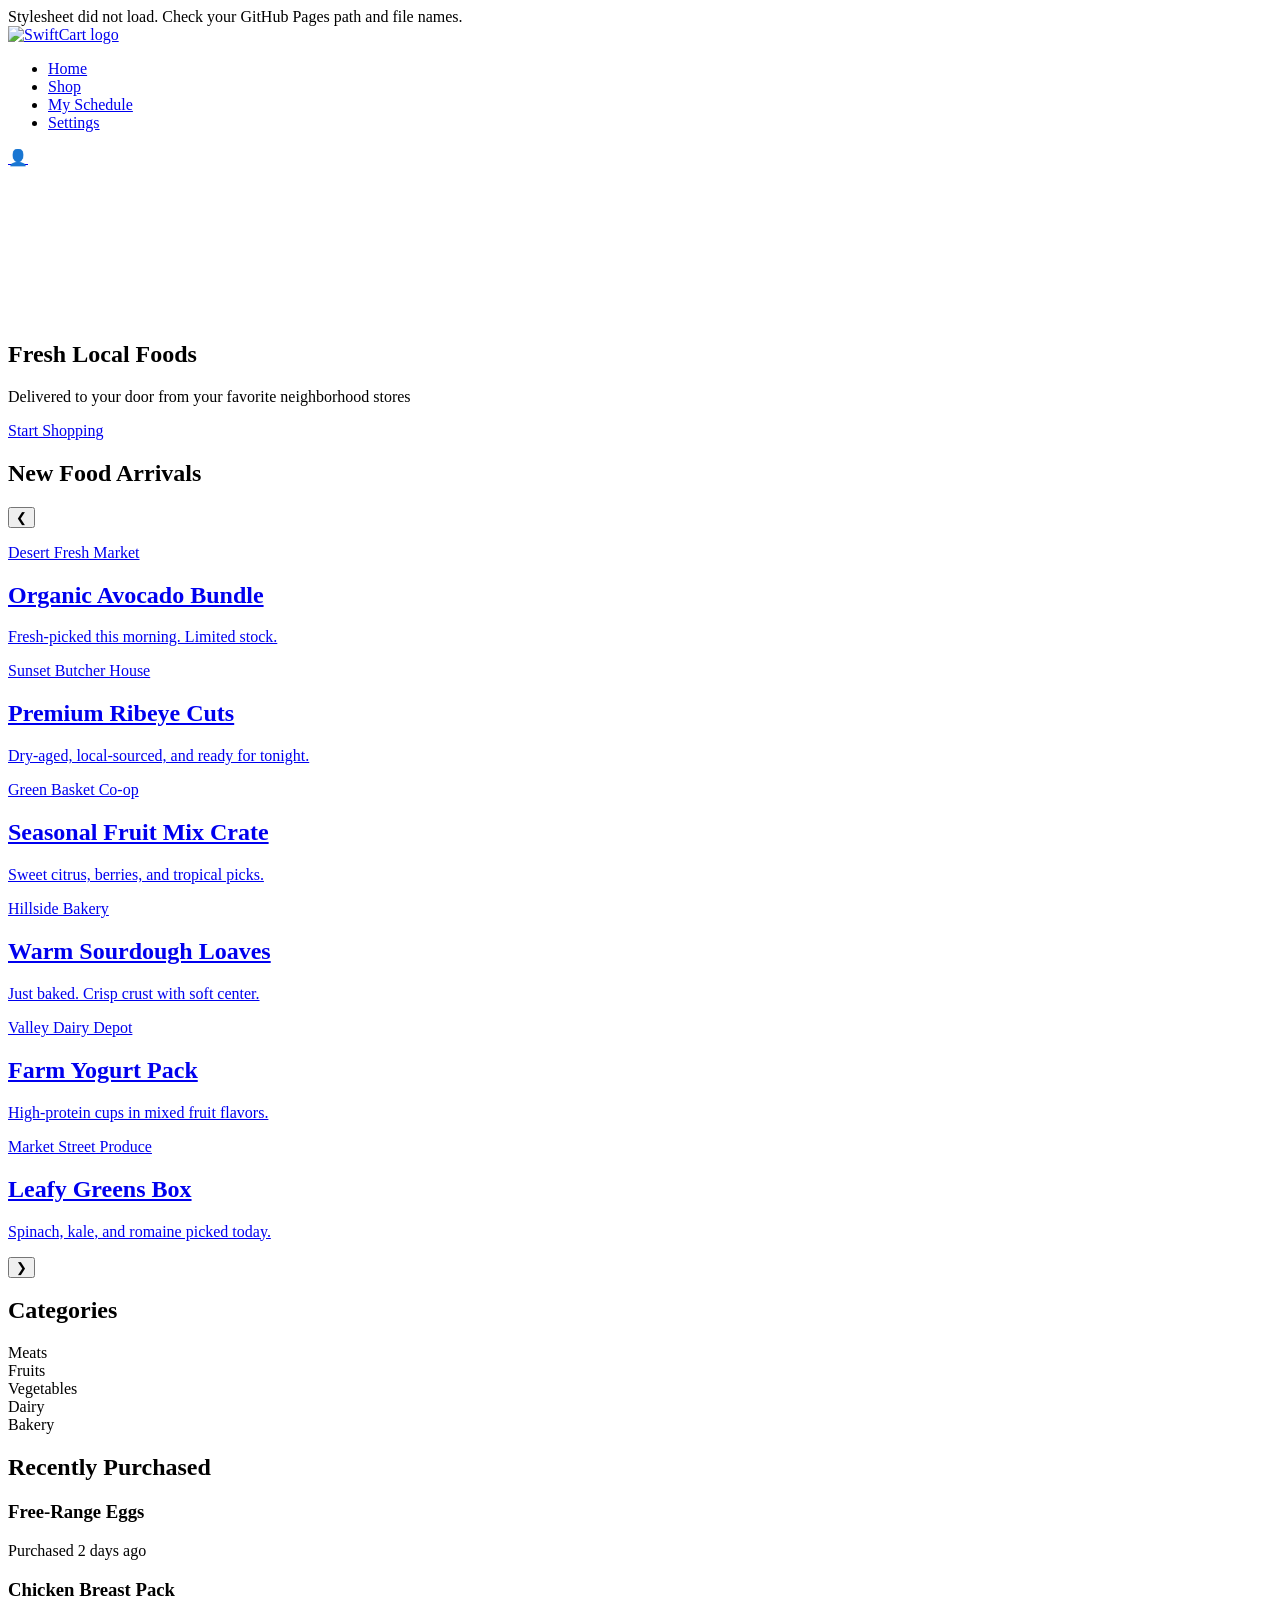
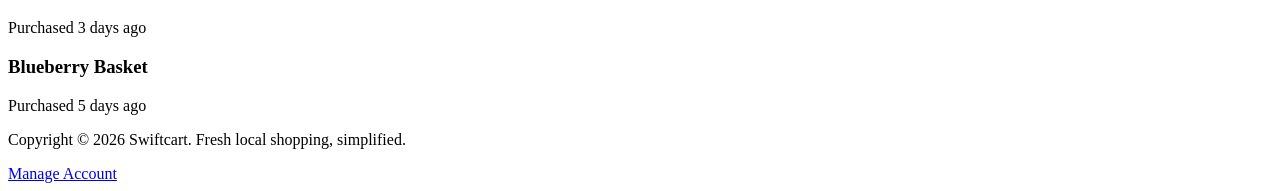
==== index.html @ 52c58295 "Fix HTML structure and update video source" ====
<!DOCTYPE html>
<html lang="en">
  <head>
    <meta charset="UTF-8" />
    <meta name="viewport" content="width=device-width, initial-scale=1.0" />
    <title>Swiftcart - Shopping</title>
    <link rel="preconnect" href="https://fonts.googleapis.com" />
    <link rel="preconnect" href="https://fonts.gstatic.com" crossorigin />
    <link
      href="https://fonts.googleapis.com/css2?family=Poppins:wght@400;500;600;700&display=swap"
      rel="stylesheet"
    />
    <link rel="stylesheet" href="css/main.css">
  </head>
  <body class="page-home">
    <div class="css-load-check" role="status" aria-live="polite">
      Stylesheet did not load. Check your GitHub Pages path and file names.
    </div>
    <header class="site-header">
      <a class="brand" href="#" aria-label="SwiftCart Home">
        <img src="./photos/Logo.png" alt="SwiftCart logo" class="brand-logo" />
      </a>
      <nav class="navbar" aria-label="Main navigation">
        <ul class="nav-links">
          <li><a class="active" href="./index.html">Home</a></li>
          <li><a href="./shop.html">Shop</a></li>
          <li><a href="./schedule.html">My Schedule</a></li>
          <li><a href="./settings.html">Settings</a></li>
        </ul>
      </nav>
      <a class="account-logo" href="./settings.html" aria-label="Account">
        <img id="headerAvatar" src="./photos/default-avatar.png" alt="Account" class="account-avatar" onerror="this.style.display='none';this.nextElementSibling.style.display='block'">
        <span class="account-icon" style="display:none">&#128100;</span>
      </a>
    </header>

    <main>
      <!-- Hero Video Section -->
      <section class="hero-video-section">
        <div class="hero-video-container">
          <video class="hero-video" autoplay muted loop playsinline poster="./photos/Logo.png">
            <source src="photos/food-video.mp4" type="video/mp4">
          </video>
          <div class="hero-overlay">
            <div class="hero-content">
              <h1>Fresh Local Foods</h1>
              <p>Delivered to your door from your favorite neighborhood stores</p>
              <a href="./shop.html" class="hero-cta">Start Shopping</a>
            </div>
          </div>
        </div>
      </section>

      <section class="carousel-section" aria-label="New food arrivals from local stores">
        <h1>New Food Arrivals</h1>
        <div class="carousel" aria-live="polite">
          <button class="carousel-arrow carousel-arrow-prev" type="button" id="carouselPrev" aria-label="Previous items">
            &#10094;
          </button>
          <div class="carousel-track" id="arrivalTrack">
            <a href="./shop.html" class="arrival-card-link">
              <article class="arrival-card tone-one">
                <p class="store-name">Desert Fresh Market</p>
                <h2>Organic Avocado Bundle</h2>
                <p>Fresh-picked this morning. Limited stock.</p>
              </article>
            </a>
            <a href="./shop.html" class="arrival-card-link">
              <article class="arrival-card tone-two">
                <p class="store-name">Sunset Butcher House</p>
                <h2>Premium Ribeye Cuts</h2>
                <p>Dry-aged, local-sourced, and ready for tonight.</p>
              </article>
            </a>
            <a href="./shop.html" class="arrival-card-link">
              <article class="arrival-card tone-three">
                <p class="store-name">Green Basket Co-op</p>
                <h2>Seasonal Fruit Mix Crate</h2>
                <p>Sweet citrus, berries, and tropical picks.</p>
              </article>
            </a>
            <a href="./shop.html" class="arrival-card-link">
              <article class="arrival-card tone-four">
                <p class="store-name">Hillside Bakery</p>
                <h2>Warm Sourdough Loaves</h2>
                <p>Just baked. Crisp crust with soft center.</p>
              </article>
            </a>
            <a href="./shop.html" class="arrival-card-link">
              <article class="arrival-card tone-five">
                <p class="store-name">Valley Dairy Depot</p>
                <h2>Farm Yogurt Pack</h2>
                <p>High-protein cups in mixed fruit flavors.</p>
              </article>
            </a>
            <a href="./shop.html" class="arrival-card-link">
              <article class="arrival-card tone-six">
                <p class="store-name">Market Street Produce</p>
                <h2>Leafy Greens Box</h2>
                <p>Spinach, kale, and romaine picked today.</p>
              </article>
            </a>
          </div>
          <button class="carousel-arrow carousel-arrow-next" type="button" id="carouselNext" aria-label="Next items">
            &#10095;
          </button>
        </div>
      </section>

      <section class="categories" aria-label="Food categories">
        <h2>Categories</h2>
        <div class="category-row">
          <article class="category-circle">Meats</article>
          <article class="category-circle">Fruits</article>
          <article class="category-circle">Vegetables</article>
          <article class="category-circle">Dairy</article>
          <article class="category-circle">Bakery</article>
        </div>
      </section>

      <section class="recent" aria-label="Recently purchased items">
        <h2>Recently Purchased</h2>
        <div class="recent-grid">
          <article class="recent-item">
            <h3>Free-Range Eggs</h3>
            <p>Purchased 2 days ago</p>
          </article>
          <article class="recent-item">
            <h3>Chicken Breast Pack</h3>
            <p>Purchased 3 days ago</p>
          </article>
          <article class="recent-item">
            <h3>Blueberry Basket</h3>
            <p>Purchased 5 days ago</p>
          </article>
        </div>
      </section>
    </main>

    <footer class="site-footer" aria-label="Site footer">
      <div class="footer-shell">
        <p class="footer-copy">Copyright © 2026 Swiftcart. Fresh local shopping, simplified.</p>
        <a class="footer-link" href="./settings.html">Manage Account</a>
      </div>
    </footer>

    <script>
      const track = document.getElementById('arrivalTrack');
      const cards = Array.from(track.children);
      const prevButton = document.getElementById('carouselPrev');
      const nextButton = document.getElementById('carouselNext');
      let currentIndex = 0;
      let autoRotateId;

      function cardsVisible() {
        return window.innerWidth <= 820 ? 1 : 3;
      }

      function stepSize() {
        const cardRect = cards[0].getBoundingClientRect();
        const gap = parseFloat(getComputedStyle(track).gap) || 0;
        return cardRect.width + gap;
      }

      function paintFocus() {
        cards.forEach((card, index) => {
          card.classList.toggle('is-focus', index === currentIndex + Math.floor(cardsVisible() / 2));
        });
      }

      function updateTrack() {
        track.style.transform = `translateX(-${currentIndex * stepSize()}px)`;
        paintFocus();
      }

      function moveCarousel() {
        const maxIndex = cards.length - cardsVisible();
        currentIndex = currentIndex >= maxIndex ? 0 : currentIndex + 1;
        updateTrack();
      }

      function moveBy(step) {
        const maxIndex = cards.length - cardsVisible();
        currentIndex += step;

        if (currentIndex < 0) {
          currentIndex = maxIndex;
        }
        if (currentIndex > maxIndex) {
          currentIndex = 0;
        }

        updateTrack();
      }

      function startAutoRotate() {
        clearInterval(autoRotateId);
        autoRotateId = setInterval(moveCarousel, 6000);
      }

      window.addEventListener('resize', () => {
        const maxIndex = cards.length - cardsVisible();
        if (currentIndex > maxIndex) {
          currentIndex = maxIndex;
        }
        updateTrack();
      });

      prevButton.addEventListener('click', () => {
        moveBy(-1);
        startAutoRotate();
      });

      nextButton.addEventListener('click', () => {
        moveBy(1);
        startAutoRotate();
      });

      updateTrack();
      startAutoRotate();

      // Load saved avatar
      (function() {
        const savedAvatar = localStorage.getItem('userAvatar');
        const headerAvatar = document.getElementById('headerAvatar');
        if (savedAvatar && headerAvatar) {
          headerAvatar.src = savedAvatar;
        }
      })();
    </script>
  </body>
</html>
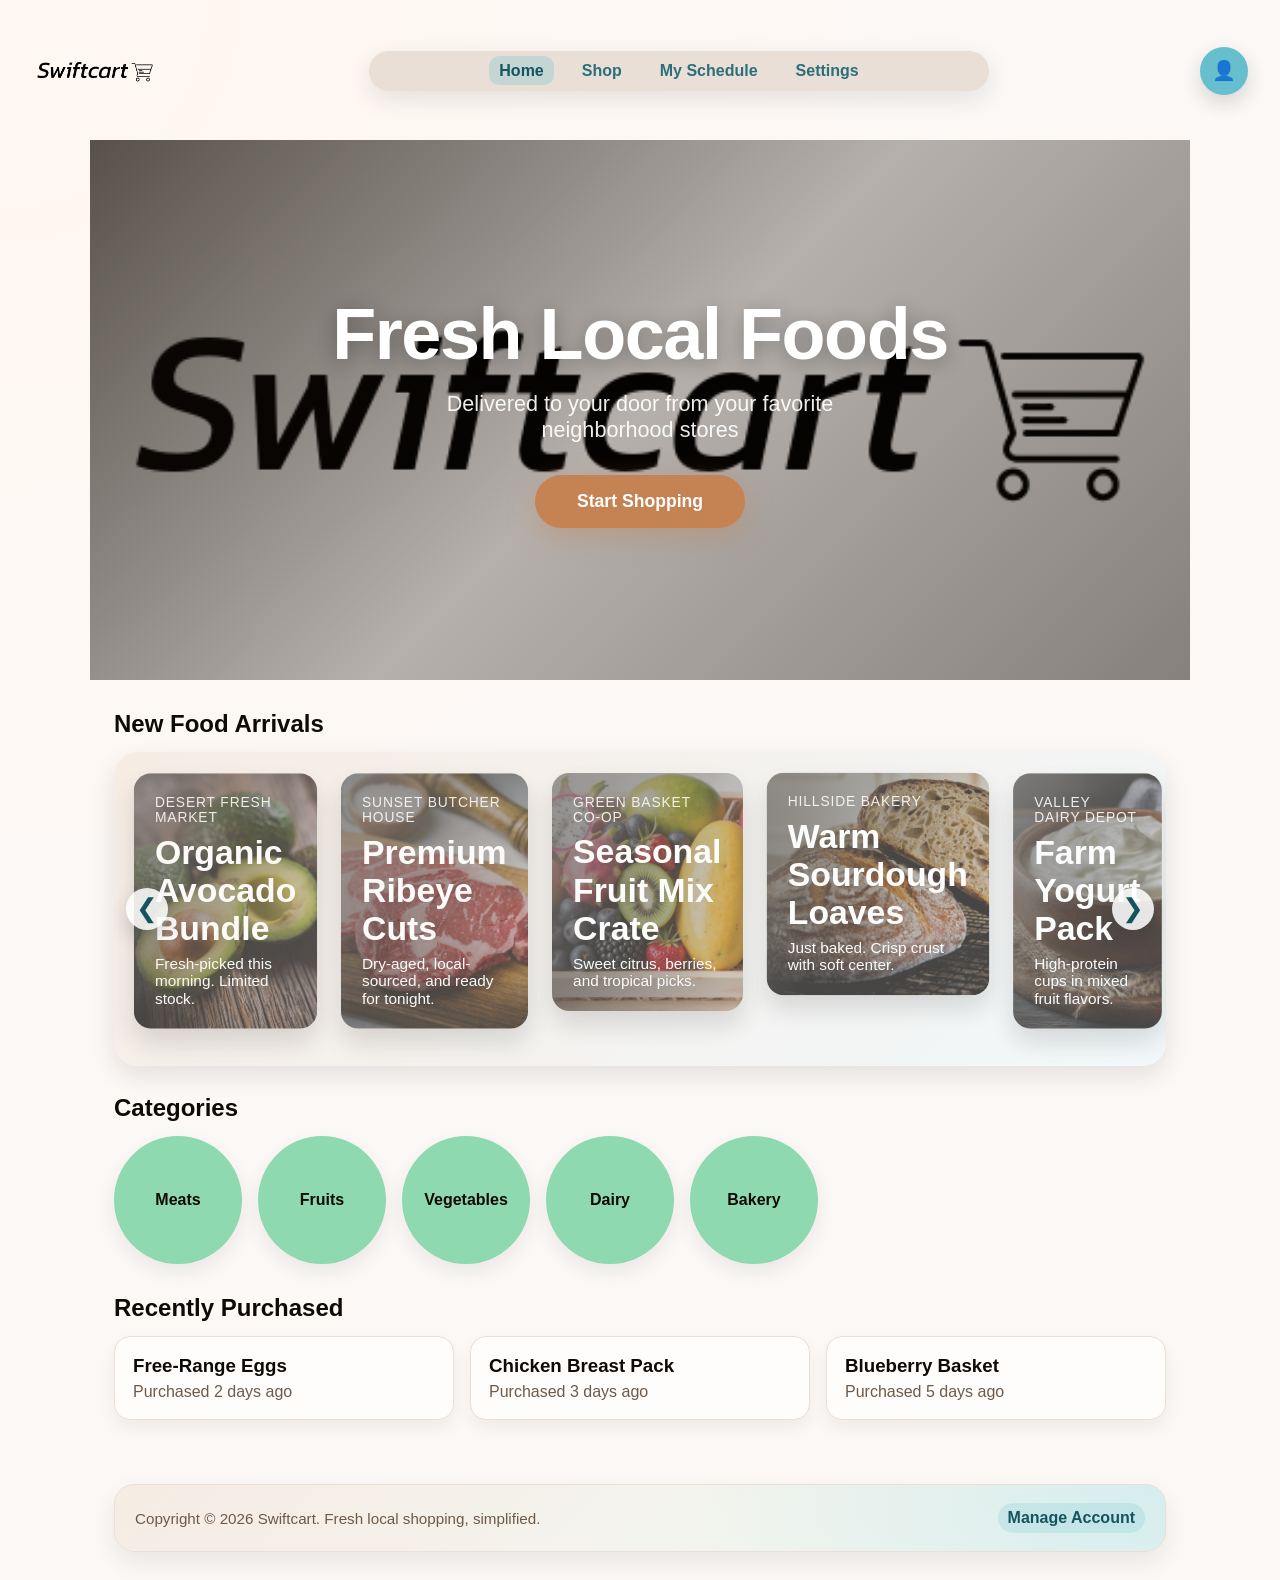
==== commit f44b200a: "Update index.html" ====
--- a/index.html
+++ b/index.html
@@ -39,7 +39,7 @@
       <section class="hero-video-section">
         <div class="hero-video-container">
           <video class="hero-video" autoplay muted loop playsinline poster="./photos/Logo.png">
-            <source src="photos/food-video.mp4" type="video/mp4">
+            <source src="videos/food-video.mp4" type="video/mp4">
           </video>
           <div class="hero-overlay">
             <div class="hero-content">
--- a/css/main.css
+++ b/css/main.css
@@ -0,0 +1,986 @@
+* {
+  box-sizing: border-box;
+  margin: 0;
+  padding: 0;
+}
+
+:root {
+  --bg: #fcf8f5;
+  --text: #100a05;
+  --primary: #c58252;
+  --secondary: #8ed9b0;
+  --accent: #67becc;
+  --accent-readable: #2a6f7a;
+  --muted: #6e5a49;
+  --card: #fffdfb;
+  --gray-bar: #e9dfd7;
+}
+
+body {
+  font-family: "Poppins", sans-serif;
+  background: radial-gradient(circle at top left, #fff7f0 0%, var(--bg) 45%);
+  color: var(--text);
+  min-height: 100vh;
+}
+
+.css-load-check {
+  display: none;
+}
+
+.site-header {
+  display: flex;
+  align-items: center;
+  justify-content: space-between;
+  gap: 20px;
+  padding: 8px 32px 6px;
+}
+
+.navbar {
+  background: var(--gray-bar);
+  border-radius: 999px;
+  width: min(620px, 100%);
+  padding: 11px 18px;
+  display: flex;
+  align-items: center;
+  justify-content: center;
+  gap: 10px;
+  box-shadow: 0 8px 24px rgba(15, 23, 42, 0.1);
+}
+
+.brand {
+  display: inline-flex;
+  align-items: center;
+  line-height: 0;
+}
+
+.brand-logo {
+  width: 126px;
+  height: 126px;
+  display: block;
+}
+
+.account-logo {
+  width: 48px;
+  height: 48px;
+  border-radius: 999px;
+  background: var(--accent);
+  display: inline-flex;
+  align-items: center;
+  justify-content: center;
+  text-decoration: none;
+  box-shadow: 0 8px 20px rgba(15, 23, 42, 0.16);
+}
+
+/* Cart Button */
+.cart-button {
+  position: relative;
+  width: 48px;
+  height: 48px;
+  border-radius: 999px;
+  background: var(--primary);
+  border: none;
+  cursor: pointer;
+  display: inline-flex;
+  align-items: center;
+  justify-content: center;
+  box-shadow: 0 8px 20px rgba(15, 23, 42, 0.16);
+  transition: transform 0.2s ease;
+}
+
+.cart-button:hover {
+  transform: scale(1.05);
+}
+
+.cart-icon {
+  font-size: 1.3rem;
+}
+
+.cart-count {
+  position: absolute;
+  top: -4px;
+  right: -4px;
+  background: #e74c3c;
+  color: white;
+  font-size: 0.75rem;
+  font-weight: 700;
+  min-width: 20px;
+  height: 20px;
+  border-radius: 999px;
+  display: flex;
+  align-items: center;
+  justify-content: center;
+}
+
+/* Shop Items */
+.shop-item .price {
+  font-size: 1.1rem;
+  font-weight: 600;
+  color: var(--primary);
+  margin-bottom: 10px;
+}
+
+.add-to-cart {
+  width: 100%;
+  padding: 10px 16px;
+  background: var(--secondary);
+  border: none;
+  border-radius: 10px;
+  color: #0a3d28;
+  font-family: inherit;
+  font-size: 0.9rem;
+  font-weight: 600;
+  cursor: pointer;
+  transition: all 0.2s ease;
+}
+
+.add-to-cart:hover {
+  background: #7ac99b;
+  transform: translateY(-2px);
+}
+
+.add-to-cart.added {
+  background: var(--primary);
+  color: white;
+}
+
+/* Cart Modal */
+.cart-modal {
+  position: fixed;
+  top: 0;
+  left: 0;
+  width: 100%;
+  height: 100%;
+  background: rgba(0, 0, 0, 0.5);
+  display: flex;
+  align-items: center;
+  justify-content: center;
+  opacity: 0;
+  visibility: hidden;
+  transition: all 0.3s ease;
+  z-index: 1000;
+}
+
+.cart-modal.open {
+  opacity: 1;
+  visibility: visible;
+}
+
+.cart-content {
+  background: var(--card);
+  border-radius: 20px;
+  width: 90%;
+  max-width: 420px;
+  max-height: 80vh;
+  display: flex;
+  flex-direction: column;
+  transform: translateY(20px);
+  transition: transform 0.3s ease;
+}
+
+.cart-modal.open .cart-content {
+  transform: translateY(0);
+}
+
+.cart-header {
+  display: flex;
+  align-items: center;
+  justify-content: space-between;
+  padding: 20px 24px;
+  border-bottom: 1px solid var(--gray-bar);
+}
+
+.cart-header h2 {
+  font-size: 1.3rem;
+  margin: 0;
+}
+
+.close-cart {
+  background: none;
+  border: none;
+  font-size: 1.8rem;
+  cursor: pointer;
+  color: var(--muted);
+  line-height: 1;
+}
+
+.close-cart:hover {
+  color: var(--text);
+}
+
+.cart-items {
+  flex: 1;
+  overflow-y: auto;
+  padding: 16px 24px;
+  min-height: 150px;
+}
+
+.empty-cart {
+  text-align: center;
+  color: var(--muted);
+  padding: 40px 0;
+}
+
+.cart-item {
+  display: flex;
+  align-items: center;
+  justify-content: space-between;
+  padding: 12px 0;
+  border-bottom: 1px solid var(--gray-bar);
+}
+
+.cart-item:last-child {
+  border-bottom: none;
+}
+
+.cart-item-info {
+  display: flex;
+  flex-direction: column;
+  gap: 4px;
+}
+
+.cart-item-name {
+  font-weight: 500;
+}
+
+.cart-item-price {
+  color: var(--primary);
+  font-weight: 600;
+}
+
+.remove-item {
+  background: none;
+  border: none;
+  font-size: 1.5rem;
+  color: var(--muted);
+  cursor: pointer;
+  padding: 4px 8px;
+}
+
+.remove-item:hover {
+  color: #e74c3c;
+}
+
+.cart-footer {
+  padding: 20px 24px;
+  border-top: 1px solid var(--gray-bar);
+}
+
+.cart-total {
+  display: flex;
+  justify-content: space-between;
+  font-size: 1.2rem;
+  font-weight: 700;
+  margin-bottom: 16px;
+}
+
+.checkout-btn {
+  width: 100%;
+  padding: 14px;
+  background: var(--primary);
+  border: none;
+  border-radius: 12px;
+  color: white;
+  font-family: inherit;
+  font-size: 1rem;
+  font-weight: 600;
+  cursor: pointer;
+  transition: background 0.2s ease;
+}
+
+.checkout-btn:hover {
+  background: #b3714a;
+}
+
+.account-icon {
+  font-size: 1.2rem;
+  line-height: 1;
+}
+
+.account-avatar {
+  width: 100%;
+  height: 100%;
+  object-fit: cover;
+  border-radius: 999px;
+}
+
+.nav-links {
+  list-style: none;
+  display: flex;
+  align-items: center;
+  gap: 18px;
+  flex-wrap: wrap;
+}
+
+.nav-links a {
+  text-decoration: none;
+  color: var(--accent-readable);
+  font-weight: 600;
+  padding: 6px 10px;
+  border-radius: 10px;
+  transition: background-color 0.2s ease, transform 0.2s ease;
+}
+
+.nav-links a:hover {
+  background: rgba(103, 190, 204, 0.2);
+  transform: translateY(-1px);
+}
+
+.nav-links a.active {
+  background: rgba(103, 190, 204, 0.28);
+  color: #15545e;
+}
+
+main {
+  max-width: 1100px;
+  margin: 0 auto;
+  padding: 10px 24px 50px;
+}
+
+/* Hero Video Section */
+.hero-video-section {
+  margin: -10px -24px 30px;
+}
+
+.hero-video-container {
+  position: relative;
+  width: 100%;
+  height: 60vh;
+  min-height: 400px;
+  max-height: 600px;
+  overflow: hidden;
+}
+
+.hero-video {
+  width: 100%;
+  height: 100%;
+  object-fit: cover;
+}
+
+.hero-overlay {
+  position: absolute;
+  inset: 0;
+  background: linear-gradient(
+    135deg,
+    rgba(16, 10, 5, 0.7) 0%,
+    rgba(16, 10, 5, 0.3) 50%,
+    rgba(16, 10, 5, 0.5) 100%
+  );
+  display: flex;
+  align-items: center;
+  justify-content: center;
+}
+
+.hero-content {
+  text-align: center;
+  color: #fff;
+  padding: 0 24px;
+  animation: fadeInUp 1s ease-out;
+}
+
+.hero-content h1 {
+  font-size: clamp(2.5rem, 6vw, 4.5rem);
+  font-weight: 700;
+  margin-bottom: 16px;
+  text-shadow: 0 4px 20px rgba(0, 0, 0, 0.3);
+  letter-spacing: -0.02em;
+}
+
+.hero-content p {
+  font-size: clamp(1rem, 2vw, 1.35rem);
+  margin-bottom: 32px;
+  opacity: 0.92;
+  max-width: 520px;
+  margin-left: auto;
+  margin-right: auto;
+}
+
+.hero-cta {
+  display: inline-block;
+  padding: 16px 42px;
+  background: var(--primary);
+  color: #fff;
+  text-decoration: none;
+  border-radius: 999px;
+  font-size: 1.1rem;
+  font-weight: 600;
+  transition: all 0.3s ease;
+  box-shadow: 0 8px 28px rgba(198, 130, 82, 0.4);
+}
+
+.hero-cta:hover {
+  background: #b3714a;
+  transform: translateY(-3px);
+  box-shadow: 0 12px 36px rgba(198, 130, 82, 0.5);
+}
+
+@keyframes fadeInUp {
+  from {
+    opacity: 0;
+    transform: translateY(30px);
+  }
+  to {
+    opacity: 1;
+    transform: translateY(0);
+  }
+}
+
+@media (max-width: 768px) {
+  .hero-video-container {
+    height: 50vh;
+    min-height: 320px;
+  }
+  
+  .hero-content h1 {
+    font-size: 2rem;
+  }
+  
+  .hero-content p {
+    font-size: 1rem;
+  }
+  
+  .hero-cta {
+    padding: 14px 32px;
+    font-size: 1rem;
+  }
+}
+
+.carousel-section h1,
+.categories h2,
+.recent h2 {
+  font-size: 1.5rem;
+  margin-bottom: 14px;
+}
+
+.carousel-section {
+  margin-top: 8px;
+}
+
+.carousel {
+  position: relative;
+  border-radius: 24px;
+  overflow: hidden;
+  background: linear-gradient(135deg, #f6ece4 0%, #f2f8fa 100%);
+  box-shadow: 0 10px 24px rgba(15, 23, 42, 0.1);
+  padding: 16px;
+}
+
+.carousel-track {
+  display: flex;
+  gap: 16px;
+  transition: transform 0.85s cubic-bezier(0.22, 1, 0.36, 1);
+  will-change: transform;
+}
+
+.carousel-arrow {
+  position: absolute;
+  top: 50%;
+  transform: translateY(-50%);
+  width: 42px;
+  height: 42px;
+  border: 0;
+  border-radius: 999px;
+  background: rgba(255, 255, 255, 0.86);
+  color: #15545e;
+  font-size: 1.6rem;
+  line-height: 1;
+  display: inline-flex;
+  align-items: center;
+  justify-content: center;
+  cursor: pointer;
+  box-shadow: 0 8px 20px rgba(15, 23, 42, 0.16);
+  z-index: 2;
+}
+
+.carousel-arrow:hover {
+  background: #ffffff;
+}
+
+.carousel-arrow-prev {
+  left: 12px;
+}
+
+.carousel-arrow-next {
+  right: 12px;
+}
+
+.arrival-card {
+  position: relative;
+  min-width: calc((100% - 32px) / 3);
+  min-height: 220px;
+  border-radius: 18px;
+  padding: 22px;
+  color: #fff;
+  box-shadow: 0 14px 28px rgba(16, 10, 5, 0.18);
+  transform: scale(0.96);
+  opacity: 0.72;
+  transition: transform 0.55s ease, opacity 0.55s ease, filter 0.55s ease;
+}
+
+.arrival-card::after {
+  content: "";
+  position: absolute;
+  inset: 0;
+  border-radius: inherit;
+  background: linear-gradient(120deg, rgba(255, 255, 255, 0.24), transparent 45%);
+  pointer-events: none;
+}
+
+.arrival-card.is-focus {
+  transform: scale(1);
+  opacity: 1;
+  filter: saturate(1.08);
+}
+
+.arrival-card-link {
+  text-decoration: none;
+  color: inherit;
+  display: block;
+}
+
+.arrival-card-link:hover .arrival-card {
+  transform: scale(1.02);
+  box-shadow: 0 18px 36px rgba(16, 10, 5, 0.25);
+}
+
+.tone-one {
+  background:
+    linear-gradient(135deg, rgba(16, 10, 5, 0.42), rgba(16, 10, 5, 0.16)),
+    url("../photos/Avo slide.png") center / cover no-repeat;
+}
+
+.tone-two {
+  background:
+    linear-gradient(135deg, rgba(16, 10, 5, 0.42), rgba(16, 10, 5, 0.16)),
+    url("../photos/Ribeye Cuts slide.png") center / cover no-repeat;
+}
+
+.tone-three {
+  background:
+    linear-gradient(135deg, rgba(16, 10, 5, 0.42), rgba(16, 10, 5, 0.16)),
+    url("../photos/fruit slide.png") center / cover no-repeat;
+}
+
+.tone-four {
+  background:
+    linear-gradient(135deg, rgba(16, 10, 5, 0.42), rgba(16, 10, 5, 0.16)),
+    url("../photos/Bread slide.png") center / cover no-repeat;
+}
+
+.tone-five {
+  background:
+    linear-gradient(135deg, rgba(16, 10, 5, 0.42), rgba(16, 10, 5, 0.16)),
+    url("../photos/Yogurt slide.png") center / cover no-repeat;
+}
+
+.tone-six {
+  background:
+    linear-gradient(135deg, rgba(16, 10, 5, 0.42), rgba(16, 10, 5, 0.16)),
+    url("../photos/Greens slide.png") center / cover no-repeat;
+}
+
+
+
+.store-name {
+  font-size: 0.9rem;
+  letter-spacing: 0.9px;
+  text-transform: uppercase;
+  opacity: 0.9;
+  margin-bottom: 8px;
+}
+
+.arrival-card h2 {
+  font-size: clamp(1.4rem, 3.4vw, 2.2rem);
+  margin-bottom: 8px;
+}
+
+.arrival-card p {
+  max-width: 620px;
+}
+
+.categories {
+  margin-top: 28px;
+}
+
+.category-row {
+  display: flex;
+  gap: 16px;
+  flex-wrap: wrap;
+}
+
+.category-circle {
+  width: 128px;
+  height: 128px;
+  border-radius: 999px;
+  background: var(--secondary);
+  color: var(--text);
+  display: flex;
+  align-items: center;
+  justify-content: center;
+  font-weight: 700;
+  box-shadow: 0 8px 20px rgba(15, 23, 42, 0.08);
+}
+
+.recent {
+  margin-top: 30px;
+}
+
+.recent-grid {
+  display: grid;
+  grid-template-columns: repeat(3, minmax(0, 1fr));
+  gap: 16px;
+}
+
+.recent-item {
+  background: var(--card);
+  border-radius: 16px;
+  padding: 18px;
+  border: 1px solid #eadfd6;
+  box-shadow: 0 8px 18px rgba(15, 23, 42, 0.06);
+}
+
+.recent-item h3 {
+  margin-bottom: 6px;
+}
+
+.recent-item p {
+  color: var(--muted);
+}
+
+.page-title {
+  margin: 8px 0 20px;
+}
+
+.page-title h1 {
+  font-size: clamp(1.7rem, 4vw, 2.4rem);
+  margin-bottom: 6px;
+}
+
+.page-title p {
+  color: var(--muted);
+}
+
+.shop-layout {
+  display: grid;
+  grid-template-columns: 240px 1fr;
+  gap: 18px;
+}
+
+.filter-panel {
+  background: var(--card);
+  border-radius: 16px;
+  border: 1px solid #eadfd6;
+  padding: 16px;
+  display: flex;
+  flex-direction: column;
+  gap: 10px;
+}
+
+.filter-panel h2 {
+  margin-bottom: 4px;
+}
+
+.filter-panel button {
+  border: 0;
+  border-radius: 10px;
+  background: rgba(142, 217, 176, 0.35);
+  color: var(--text);
+  font-weight: 600;
+  padding: 10px 12px;
+  text-align: left;
+  cursor: pointer;
+}
+
+.shop-grid {
+  display: grid;
+  grid-template-columns: repeat(3, minmax(0, 1fr));
+  gap: 14px;
+}
+
+.shop-item {
+  background: linear-gradient(150deg, #fffdfb, #f7efe8);
+  border-radius: 16px;
+  padding: 16px;
+  border: 1px solid #eadfd6;
+  min-height: 130px;
+  display: flex;
+  flex-direction: column;
+  justify-content: flex-end;
+}
+
+.shop-item h3 {
+  margin-bottom: 6px;
+}
+
+.shop-item p {
+  color: #15545e;
+  font-weight: 700;
+}
+
+.schedule-layout {
+  position: relative;
+  display: grid;
+  grid-template-columns: 1fr;
+  gap: 14px;
+  padding-left: 28px;
+}
+
+.schedule-layout::before {
+  content: "";
+  position: absolute;
+  left: 12px;
+  top: 0;
+  bottom: 0;
+  width: 4px;
+  border-radius: 999px;
+  background: linear-gradient(180deg, var(--accent), var(--primary));
+}
+
+.timeline-card {
+  background: var(--card);
+  border: 1px solid #eadfd6;
+  border-radius: 16px;
+  padding: 16px;
+  box-shadow: 0 8px 18px rgba(15, 23, 42, 0.06);
+}
+
+.time-label {
+  color: #15545e;
+  font-weight: 700;
+  margin-bottom: 4px;
+}
+
+.settings-layout {
+  display: grid;
+  grid-template-columns: repeat(2, minmax(0, 1fr));
+  gap: 16px;
+}
+
+.settings-card {
+  background: var(--card);
+  border: 1px solid #eadfd6;
+  border-radius: 16px;
+  padding: 18px;
+  display: flex;
+  flex-direction: column;
+  gap: 10px;
+}
+
+.settings-card h2 {
+  margin-bottom: 2px;
+}
+
+.settings-card label {
+  display: flex;
+  gap: 10px;
+  align-items: center;
+}
+
+/* Profile Picture Section */
+.profile-card {
+  grid-column: 1 / -1;
+}
+
+.profile-section {
+  display: flex;
+  align-items: center;
+  gap: 24px;
+  flex-wrap: wrap;
+}
+
+.avatar-container {
+  width: 100px;
+  height: 100px;
+  border-radius: 50%;
+  overflow: hidden;
+  background: var(--gray-bar);
+  flex-shrink: 0;
+}
+
+.avatar-image {
+  width: 100%;
+  height: 100%;
+  object-fit: cover;
+}
+
+.profile-actions {
+  display: flex;
+  gap: 12px;
+  align-items: center;
+}
+
+.upload-btn {
+  background: var(--primary);
+  color: white;
+  padding: 10px 20px;
+  border-radius: 10px;
+  cursor: pointer;
+  font-weight: 500;
+  transition: background 0.2s ease;
+}
+
+.upload-btn:hover {
+  background: #b3714a;
+}
+
+.remove-btn {
+  background: transparent;
+  color: var(--muted);
+  padding: 10px 16px;
+  border: 1px solid var(--gray-bar);
+  border-radius: 10px;
+  cursor: pointer;
+  font-weight: 500;
+  transition: all 0.2s ease;
+}
+
+.remove-btn:hover {
+  border-color: #e74c3c;
+  color: #e74c3c;
+}
+
+.avatar-hint {
+  font-size: 0.85rem;
+  color: var(--muted);
+  width: 100%;
+  margin-top: 8px;
+}
+
+.site-footer {
+  margin: 14px auto 28px;
+  padding: 0 24px;
+  max-width: 1100px;
+}
+
+.footer-shell {
+  background:
+    radial-gradient(circle at top right, rgba(103, 190, 204, 0.2), transparent 45%),
+    linear-gradient(135deg, #f6ece4, #f1faf6);
+  border: 1px solid #eadfd6;
+  border-radius: 20px;
+  box-shadow: 0 10px 24px rgba(15, 23, 42, 0.08);
+  padding: 18px 20px;
+  display: flex;
+  align-items: center;
+  justify-content: space-between;
+  gap: 16px;
+  flex-wrap: wrap;
+}
+
+.footer-brand {
+  display: flex;
+  align-items: center;
+  gap: 10px;
+  color: #15545e;
+  font-weight: 700;
+}
+
+.footer-dot {
+  width: 12px;
+  height: 12px;
+  border-radius: 999px;
+  background: linear-gradient(135deg, var(--accent), var(--primary));
+  box-shadow: 0 0 0 6px rgba(103, 190, 204, 0.16);
+}
+
+.footer-copy {
+  color: var(--muted);
+  font-size: 0.95rem;
+}
+
+.footer-link {
+  color: #15545e;
+  font-weight: 600;
+  text-decoration: none;
+  padding: 6px 10px;
+  border-radius: 999px;
+  background: rgba(103, 190, 204, 0.2);
+  transition: transform 0.2s ease, background-color 0.2s ease;
+}
+
+.footer-link:hover {
+  background: rgba(103, 190, 204, 0.32);
+  transform: translateY(-1px);
+}
+
+@media (max-width: 820px) {
+  .site-header {
+    flex-wrap: wrap;
+    justify-content: center;
+    padding-top: 6px;
+  }
+
+  .navbar {
+    border-radius: 20px;
+    width: 100%;
+    justify-content: center;
+  }
+
+  .brand-logo {
+    width: 84px;
+    height: 84px;
+  }
+
+  .nav-links {
+    gap: 10px;
+    justify-content: center;
+  }
+
+  .recent-grid {
+    grid-template-columns: 1fr;
+  }
+
+  .category-circle {
+    width: 108px;
+    height: 108px;
+  }
+
+  .carousel {
+    padding: 12px;
+  }
+
+  .carousel-arrow {
+    width: 36px;
+    height: 36px;
+    font-size: 1.3rem;
+  }
+
+  .carousel-arrow-prev {
+    left: 8px;
+  }
+
+  .carousel-arrow-next {
+    right: 8px;
+  }
+
+  .arrival-card {
+    min-width: 100%;
+    min-height: 210px;
+    padding: 20px;
+  }
+
+  .category-row {
+    justify-content: center;
+  }
+
+  .shop-layout {
+    grid-template-columns: 1fr;
+  }
+
+  .shop-grid {
+    grid-template-columns: 1fr;
+  }
+
+  .settings-layout {
+    grid-template-columns: 1fr;
+  }
+
+  .site-footer {
+    padding: 0 16px;
+  }
+
+  .footer-shell {
+    padding: 16px;
+    justify-content: center;
+    text-align: center;
+  }
+}
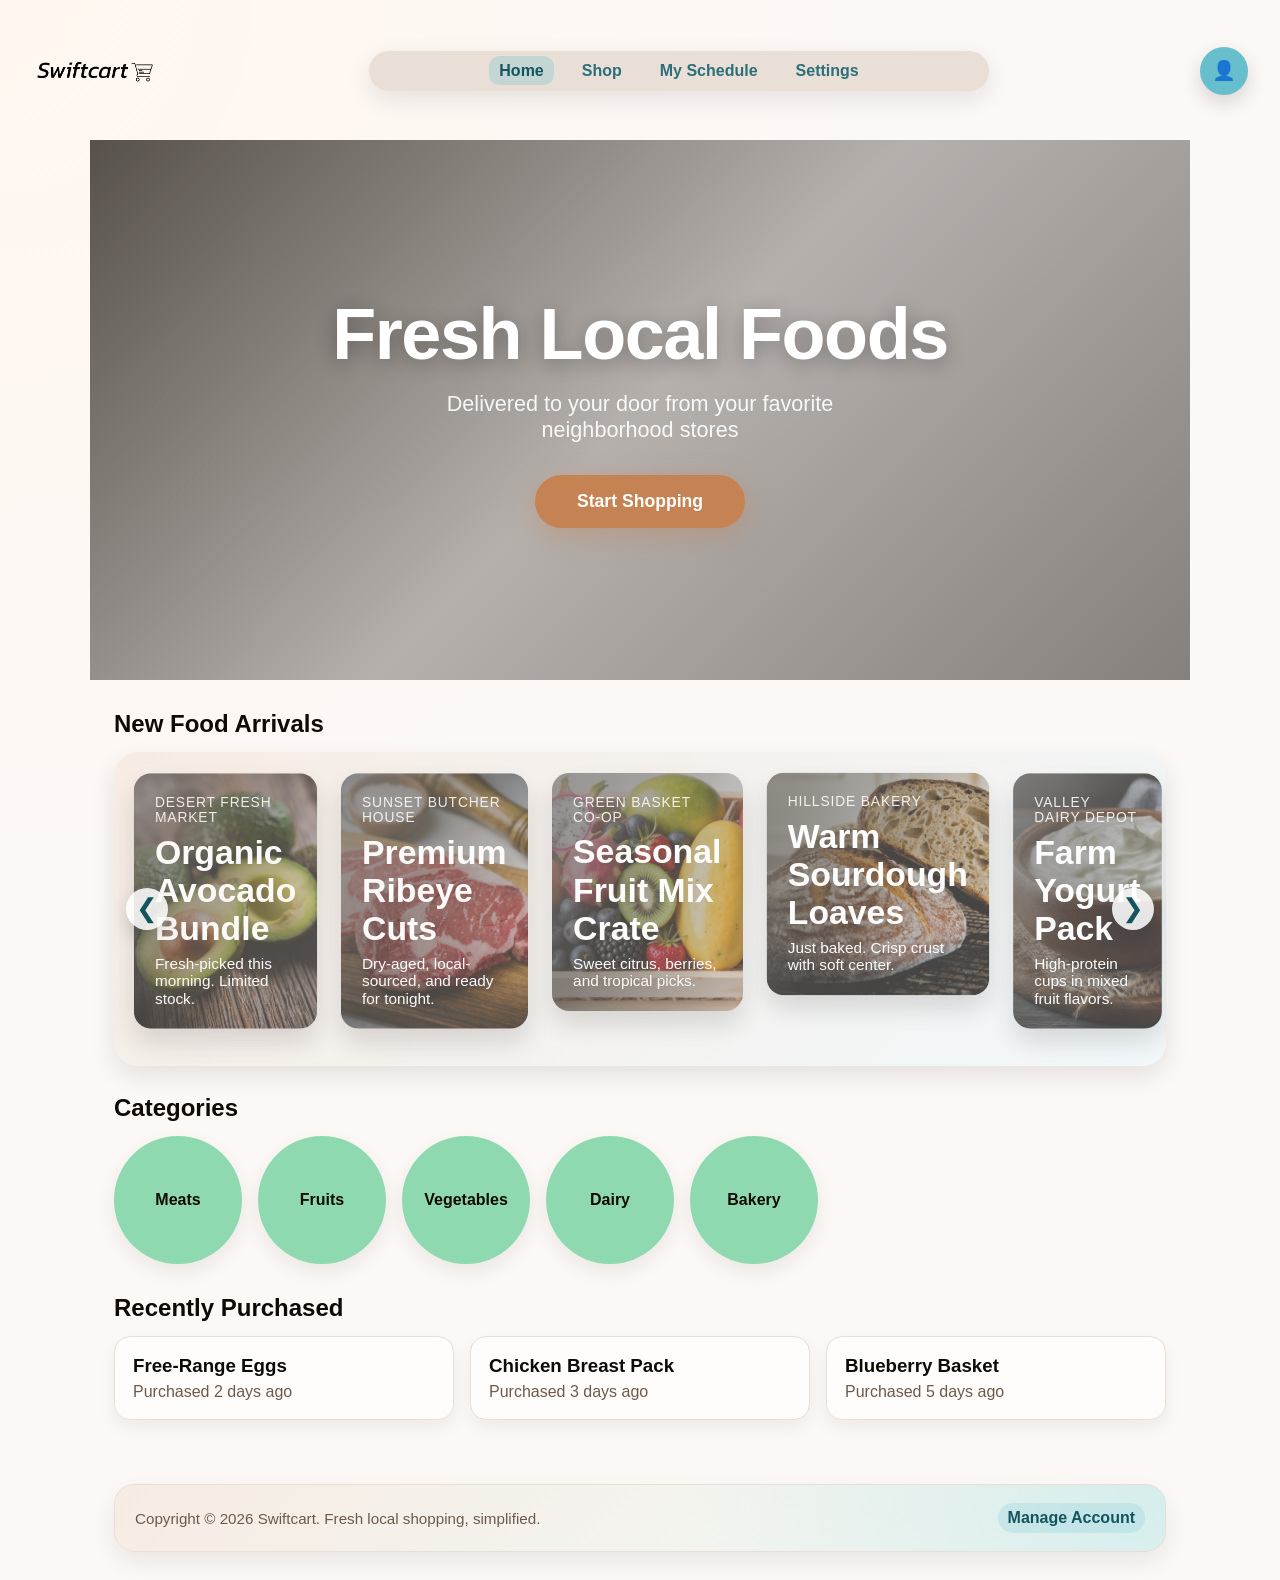
==== commit 38606f81: "Fix HTML encoding issues and update video source" ====
--- a/index.html
+++ b/index.html
@@ -38,7 +38,7 @@
       <!-- Hero Video Section -->
       <section class="hero-video-section">
         <div class="hero-video-container">
-          <video class="hero-video" autoplay muted loop playsinline poster="./photos/Logo.png">
+          <video class="hero-video" autoplay muted loop playsinline poster="./videos/food-video.mp4">
             <source src="videos/food-video.mp4" type="video/mp4">
           </video>
           <div class="hero-overlay">
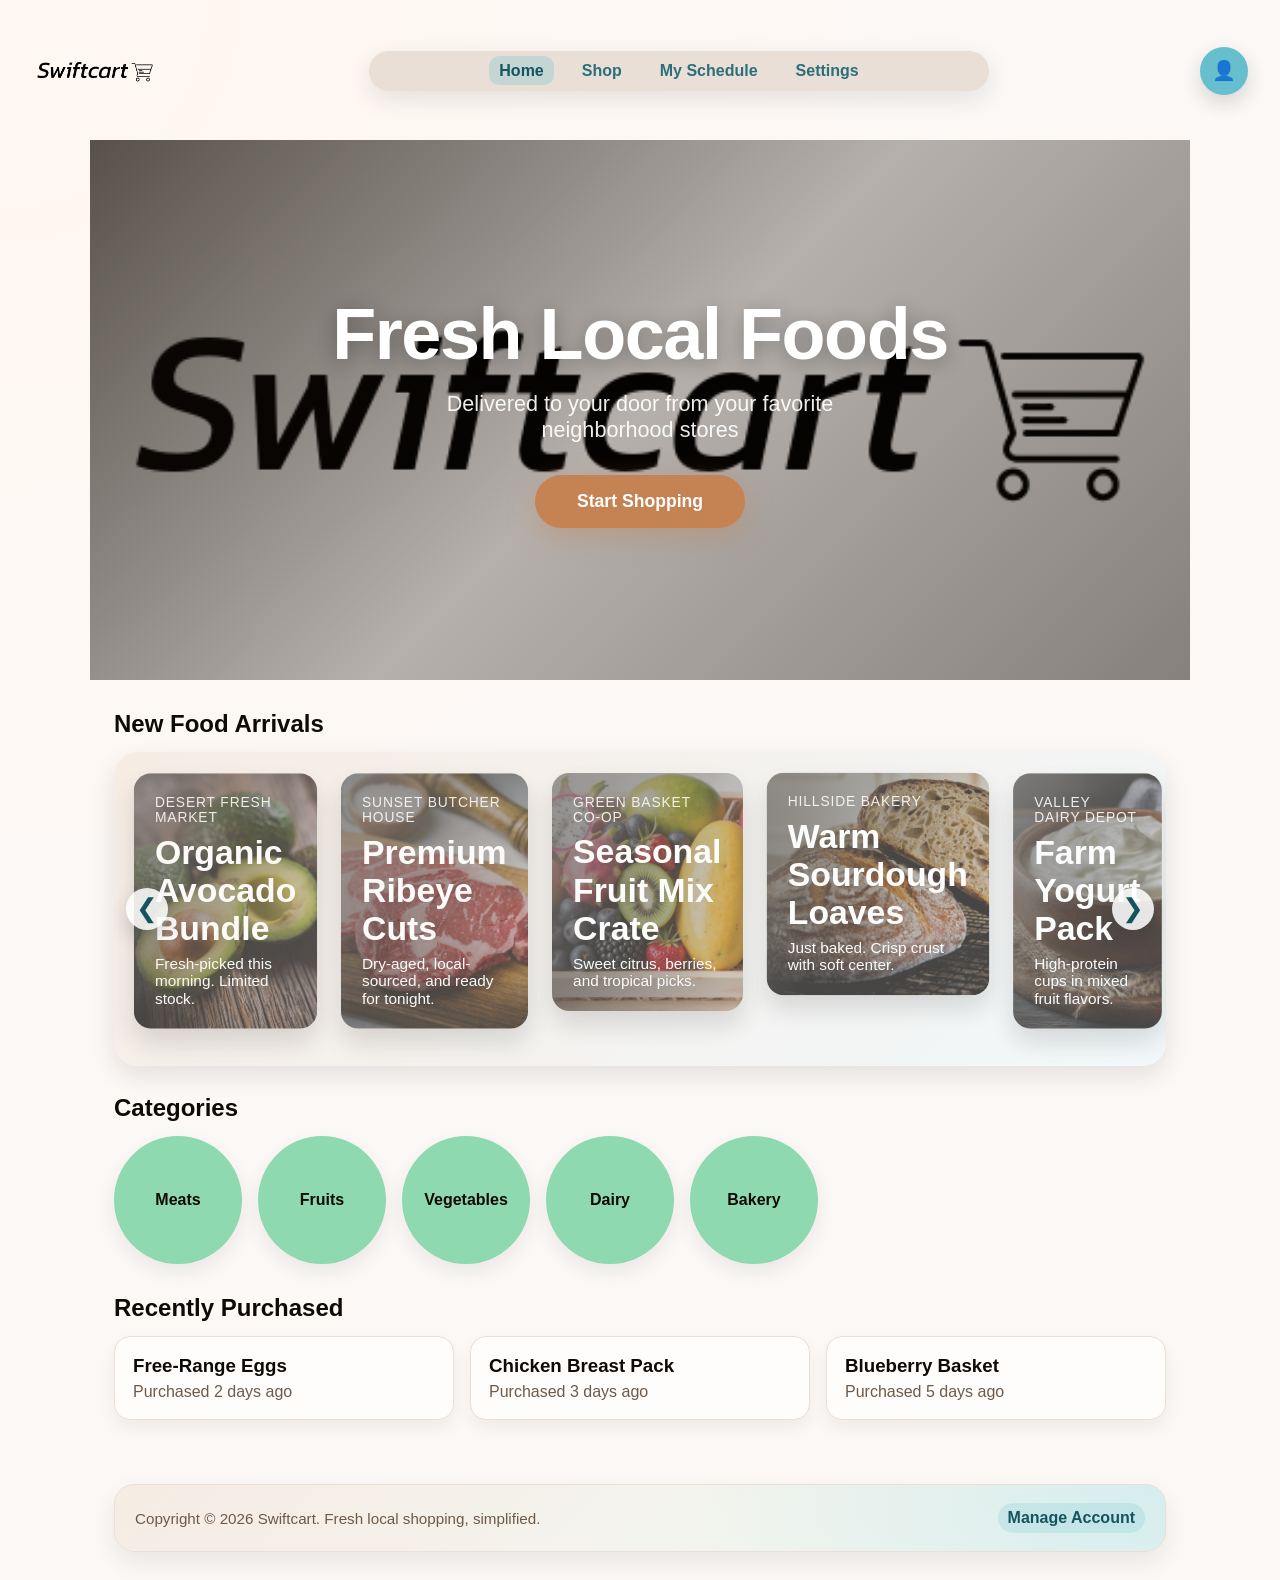
==== commit 8034650d: "Update index.html" ====
--- a/index.html
+++ b/index.html
@@ -35,21 +35,23 @@
     </header>
 
     <main>
-      <!-- Hero Video Section -->
-      <section class="hero-video-section">
-        <div class="hero-video-container">
-          <video class="hero-video" autoplay muted loop playsinline poster="./videos/food-video.mp4">
-            <source src="videos/food-video.mp4" type="video/mp4">
-          </video>
-          <div class="hero-overlay">
-            <div class="hero-content">
-              <h1>Fresh Local Foods</h1>
-              <p>Delivered to your door from your favorite neighborhood stores</p>
-              <a href="./shop.html" class="hero-cta">Start Shopping</a>
-            </div>
-          </div>
-        </div>
-      </section>
+     <section class="hero-video-section">
+  <div class="hero-video-container">
+
+    <video class="hero-video" autoplay muted loop playsinline poster="photos/Logo.png">
+      <source src="photos/food-video.mp4" type="video/mp4">
+    </video>
+
+    <div class="hero-overlay">
+      <div class="hero-content">
+        <h1>Fresh Local Foods</h1>
+        <p>Delivered to your door from your favorite neighborhood stores</p>
+        <a href="./shop.html" class="hero-cta">Start Shopping</a>
+      </div>
+    </div>
+
+  </div>
+</section>
 
       <section class="carousel-section" aria-label="New food arrivals from local stores">
         <h1>New Food Arrivals</h1>
